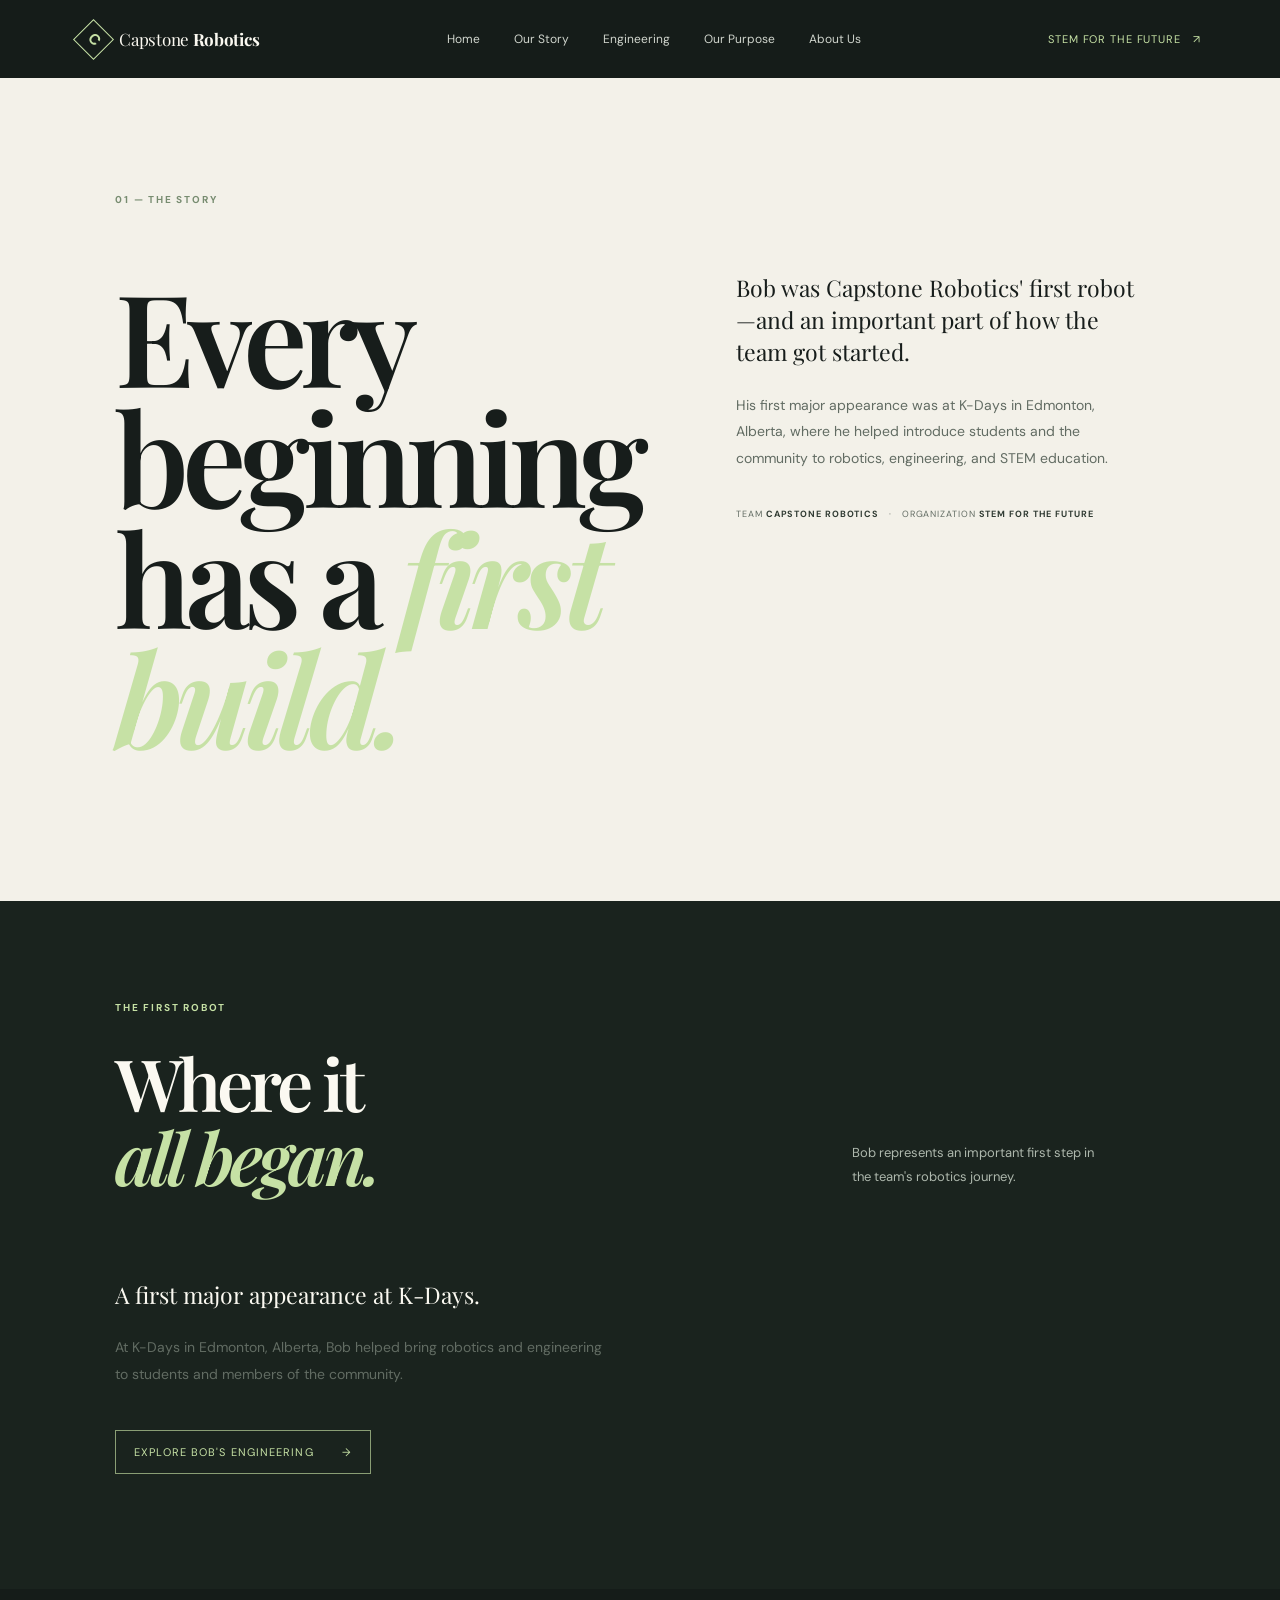
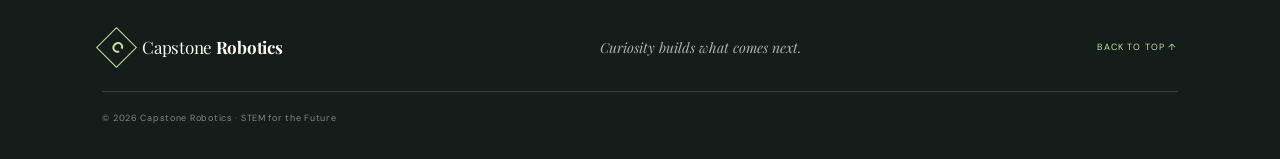
==== our-story.html @ 6f85eb80 "refactoring home page" ====
<!doctype html>
<html lang="en">
<head>
  <meta charset="utf-8">
  <meta name="viewport" content="width=device-width, initial-scale=1">
  <meta name="description" content="Learn about Bob, Capstone Robotics' first robot, and his appearance at K-Days.">
  <title>Our Story | Capstone Robotics</title>
  <link rel="preconnect" href="https://fonts.googleapis.com">
  <link rel="preconnect" href="https://fonts.gstatic.com" crossorigin>
  <link href="https://fonts.googleapis.com/css2?family=DM+Sans:wght@400;500;600;700&family=Playfair+Display:ital,wght@0,600;0,700;1,600;1,700&display=swap" rel="stylesheet">
  <link rel="stylesheet" href="styles.css">
</head>
<body>
<header class="site-header">
  <a class="brand" href="index.html" aria-label="Capstone Robotics home">
    <span class="brand-mark">C</span>
    <span>Capstone <strong>Robotics</strong></span>
  </a>
  <nav aria-label="Main navigation">
    <a href="index.html">Home</a>
    <a href="our-story.html">Our Story</a>
    <a href="engineering.html">Engineering</a>
    <a href="purpose.html">Our Purpose</a>
    <a href="about.html">About Us</a>
  </nav>
  <a class="header-tag" href="about.html">STEM for the Future <span>↗</span></a>
  <button class="menu-toggle" aria-label="Toggle navigation" aria-expanded="false">☰</button>
</header>
<main id="top">
  <section class="intro section-wrap">
    <div class="section-kicker">01 — THE STORY</div>
    <div class="intro-grid">
      <div><h1>Every beginning<br>has a <em>first build.</em></h1></div>
      <div class="intro-copy">
        <p class="lead">Bob was Capstone Robotics' first robot—and an important part of how the team got started.</p>
        <p>His first major appearance was at K-Days in Edmonton, Alberta, where he helped introduce students and the community to robotics, engineering, and STEM education.</p>
        <p class="small-note">TEAM <b>CAPSTONE ROBOTICS</b><span> · </span> ORGANIZATION <b>STEM FOR THE FUTURE</b></p>
      </div>
    </div>
  </section>
  <section class="spec-band">
    <div class="section-wrap">
      <div class="section-kicker light">THE FIRST ROBOT</div>
      <div class="spec-heading">
        <h2>Where it<br><em>all began.</em></h2>
        <p>Bob represents an important first step in the team's robotics journey.</p>
      </div>
      <div class="intro-copy">
        <p class="lead">A first major appearance at K-Days.</p>
        <p>At K-Days in Edmonton, Alberta, Bob helped bring robotics and engineering to students and members of the community.</p>
        <a class="primary-link" href="engineering.html">Explore Bob's engineering <span>→</span></a>
      </div>
    </div>
  </section>
</main>
<footer>
  <a class="brand footer-brand" href="index.html"><span class="brand-mark">C</span><span>Capstone <strong>Robotics</strong></span></a>
  <p>Curiosity builds what comes next.</p>
  <a href="#top" class="back-top">BACK TO TOP ↑</a>
  <small>© 2026 Capstone Robotics · STEM for the Future</small>
</footer>
<script src="script.js"></script>
</body>
</html>
---- styles.css ----
* { box-sizing: border-box; }
:root {
  --ink: #171d1b; --paper: #f3f1e9; --cream: #fbf9f1;
  --muted: #aeb8ad; --accent: #c6e1a5; --line: rgba(255,255,255,.16);
}
html { scroll-behavior: smooth; }
body { margin: 0; background: var(--paper); color: var(--ink); font-family: "DM Sans", sans-serif; }
a { color: inherit; text-decoration: none; }
.site-header { height: 78px; display: flex; align-items: center; justify-content: space-between; padding: 0 6.2%; background: #151c19; color: var(--cream); }
.brand { display: inline-flex; align-items: center; gap: 11px; font-family: "Playfair Display", serif; font-size: 17px; letter-spacing: -.3px; }
.brand strong { font-weight: 700; }
.brand-mark { display: grid; place-items: center; width: 29px; height: 29px; border: 1px solid var(--accent); color: var(--accent); font-family: "DM Sans", sans-serif; font-weight: 700; font-size: 15px; transform: rotate(45deg); }
.brand-mark { line-height: 1; }
.site-header nav { display: flex; gap: 34px; font-size: 12px; color: #d0d5cd; }
.site-header nav a:hover, .header-tag:hover { color: var(--accent); }
.header-tag { font-size: 11px; letter-spacing: .08em; text-transform: uppercase; color: var(--accent); }
.header-tag span { margin-left: 8px; }
.menu-toggle { display: none; background: none; border: 0; color: white; font-size: 24px; }
.hero { min-height: 650px; position: relative; overflow: hidden; display: grid; grid-template-columns: 1fr 1fr; align-items: center; padding: 75px 8% 95px; background: #1b2520; color: var(--cream); }
.hero:before { content: ""; position: absolute; inset: 0; background: linear-gradient(105deg,rgba(12,18,15,.2),transparent 60%), repeating-linear-gradient(90deg,transparent 0 79px,rgba(255,255,255,.025) 80px); pointer-events: none; }
.hero-glow { position: absolute; width: 560px; height: 560px; border-radius: 50%; background: #405a47; filter: blur(100px); opacity: .22; right: 10%; top: 5%; }
.hero-content { position: relative; z-index: 1; max-width: 570px; }
.eyebrow, .section-kicker { font-size: 10px; letter-spacing: .18em; font-weight: 700; text-transform: uppercase; color: #b5c7aa; }
.eyebrow { display: flex; align-items: center; gap: 12px; }
.eyebrow-line, .mini-line { display: inline-block; width: 32px; height: 1px; background: var(--accent); }
h1, h2 { font-family: "Playfair Display", serif; font-weight: 600; letter-spacing: -.055em; }
h1 { font-size: clamp(76px, 10vw, 142px); line-height: .94; margin: 34px 0 20px; }
h1 em, h2 em { color: var(--accent); font-weight: 600; }
.hero-subtitle { font-size: 19px; margin: 0 0 12px; }
.hero-copy { color: #b7c0b7; max-width: 360px; font-size: 14px; line-height: 1.8; }
.primary-link { display: inline-flex; gap: 28px; align-items: center; margin-top: 28px; padding: 14px 18px; border: 1px solid rgba(198,225,165,.65); color: var(--accent); font-size: 11px; text-transform: uppercase; letter-spacing: .1em; transition: .2s; }
.primary-link:hover { background: var(--accent); color: var(--ink); }
.robot-placeholder { position: relative; z-index: 1; justify-self: end; width: min(100%, 480px); height: 390px; border: 1px solid rgba(198,225,165,.25); background: linear-gradient(145deg,rgba(198,225,165,.09),rgba(255,255,255,.015)); overflow: hidden; }
.placeholder-grid { position: absolute; inset: 0; opacity: .25; background-image: linear-gradient(rgba(198,225,165,.2) 1px,transparent 1px),linear-gradient(90deg,rgba(198,225,165,.2) 1px,transparent 1px); background-size: 32px 32px; }
.robot-outline { position: absolute; width: 260px; height: 170px; left: 50%; top: 48%; transform: translate(-50%,-50%); }
.robot-body { position: absolute; left: 25px; right: 25px; top: 25px; height: 100px; border: 3px solid #b6c9a7; background: linear-gradient(145deg,#596c5a,#26382e); transform: skewY(-5deg); box-shadow: 0 18px 50px #080e0b88; }
.robot-body i { position: relative; display: inline-block; width: 25px; height: 25px; margin: 30px 10px 0 15px; border: 2px solid var(--accent); border-radius: 50%; }
.robot-top { position: absolute; left: 40px; right: 40px; top: 5px; height: 30px; border: 2px solid #b6c9a7; transform: skewY(-5deg); background: #34473a; }
.robot-wheel { position: absolute; width: 38px; height: 62px; top: 68px; background: #101815; border: 3px solid #8ea185; border-radius: 8px; }
.wheel-left { left: 4px; } .wheel-right { right: 4px; }
.robot-base { position: absolute; left: 42px; right: 42px; bottom: 10px; height: 10px; background: var(--accent); opacity: .75; }
.photo-note { position: absolute; left: 20px; bottom: 18px; font-size: 9px; letter-spacing: .15em; color: var(--accent); }
.photo-dot { display: inline-block; width: 6px; height: 6px; margin-right: 8px; border-radius: 50%; background: var(--accent); }
.hero-index { position: absolute; right: 20px; bottom: 18px; color: #a8b4a8; font-size: 9px; letter-spacing: .13em; }
.hero-bottom { position: absolute; left: 8%; right: 8%; bottom: 28px; display: flex; justify-content: space-between; color: #aab6aa; font-size: 9px; letter-spacing: .16em; }
.section-wrap { padding-left: 9%; padding-right: 9%; }
.intro { padding-top: 115px; padding-bottom: 125px; }
.section-kicker { color: #778c70; }
.intro-grid { display: grid; grid-template-columns: 1.05fr .95fr; gap: 9%; margin-top: 35px; align-items: start; }
h2 { font-size: clamp(46px, 6vw, 76px); line-height: 1.02; margin: 0; }
.intro h2 em { color: #778d6b; }
.intro-copy { max-width: 490px; padding-top: 8px; }
.lead { font-family: "Playfair Display", serif; font-size: 23px; line-height: 1.4; }
.intro-copy p:not(.lead), .purpose-grid p:not(.lead) { color: #626c63; font-size: 14px; line-height: 1.9; }
.small-note { margin-top: 35px; font-size: 9px !important; letter-spacing: .1em; }
.small-note b { color: #303b33; }
.small-note span { padding: 0 7px; }
.spec-band { padding: 100px 0 115px; background: #1a231e; color: var(--cream); }
.light { color: var(--accent); }
.spec-heading { display: flex; justify-content: space-between; align-items: end; margin: 32px 0 55px; }
.spec-heading h2 { font-size: clamp(48px, 6vw, 72px); }
.spec-heading h2 em { color: var(--accent); }
.spec-heading p { max-width: 260px; color: #aeb8ad; font-size: 13px; line-height: 1.8; margin: 0 5% 5px 20px; }
.spec-grid { display: grid; grid-template-columns: repeat(3,1fr); gap: 14px; }
.spec-card { position: relative; min-height: 390px; padding: 28px 25px; border: 1px solid var(--line); background: rgba(255,255,255,.025); }
.spec-card.featured { background: #28372d; border-color: rgba(198,225,165,.45); }
.card-number { font-size: 10px; color: var(--accent); letter-spacing: .12em; }
.card-icon { margin: 34px 0 20px; color: var(--accent); font-size: 27px; }
.spec-card h3 { margin: 0 0 12px; font-family: "Playfair Display",serif; font-size: 25px; font-weight: 600; }
.spec-card p { color: #b6c0b6; font-size: 12px; line-height: 1.8; min-height: 66px; }
.spec-card ul { list-style: none; padding: 15px 0 0; margin: 15px 0 0; border-top: 1px solid var(--line); }
.spec-card li { position: relative; padding: 7px 0 7px 14px; color: #d5dbd2; font-size: 11px; line-height: 1.5; }
.spec-card li:before { content: "—"; position: absolute; left: 0; color: var(--accent); }
.purpose { position: relative; padding-top: 115px; padding-bottom: 125px; overflow: hidden; }
.purpose-mark { position: absolute; top: 10px; right: 10%; color: #e4e7dc; font-family: "Playfair Display",serif; font-size: 250px; line-height: 1; opacity: .7; }
.purpose-grid { display: grid; grid-template-columns: 1fr 1fr; gap: 9%; margin-top: 35px; align-items: center; position: relative; }
.purpose-grid h2 { color: #1c2820; }
.purpose-grid .lead { margin-top: 0; }
.purpose-caption { display: flex; align-items: center; gap: 12px; margin-top: 35px; font-size: 9px; letter-spacing: .14em; color: #6f8069; }
footer { display: grid; grid-template-columns: 1fr 1fr auto; gap: 20px; align-items: center; padding: 35px 8%; background: #151c19; color: var(--cream); }
.footer-brand { color: var(--cream); }
footer p { color: #aab5aa; font-family: "Playfair Display",serif; font-style: italic; font-size: 14px; }
.back-top { color: var(--accent); font-size: 9px; letter-spacing: .13em; }
footer small { grid-column: 1 / -1; padding-top: 20px; border-top: 1px solid var(--line); color: #7f8a80; font-size: 9px; letter-spacing: .08em; }
@media (max-width: 800px) {
  .site-header { padding: 0 5%; } .site-header nav { gap: 16px; }
  .hero { grid-template-columns: 1fr; gap: 45px; padding: 70px 7% 100px; }
  .robot-placeholder { justify-self: start; width: 100%; max-width: 520px; height: 300px; }
  .hero-bottom { left: 7%; right: 7%; }
  .section-wrap { padding-left: 7%; padding-right: 7%; }
  .intro-grid, .purpose-grid { grid-template-columns: 1fr; gap: 25px; }
  .spec-grid { grid-template-columns: 1fr; }
  .spec-card { min-height: auto; }
  .spec-card p { min-height: 0; }
  .spec-heading { align-items: start; flex-direction: column; gap: 20px; }
  .spec-heading p { margin: 0; }
  footer { grid-template-columns: 1fr 1fr; } footer p { display: none; }
}
@media (max-width: 560px) {
  .site-header { height: 68px; } .site-header nav { display: none; position: absolute; z-index: 5; top: 68px; left: 0; right: 0; padding: 20px 7%; background: #151c19; flex-direction: column; }
  .site-header nav.open { display: flex; } .header-tag { display: none; } .menu-toggle { display: block; }
  h1 { font-size: 76px; } .hero { min-height: auto; padding-top: 65px; }
  .hero-bottom { font-size: 7px; letter-spacing: .08em; }
  .intro, .purpose { padding-top: 80px; padding-bottom: 85px; }
  .spec-band { padding: 80px 0; }
  footer { padding: 30px 7%; }
}
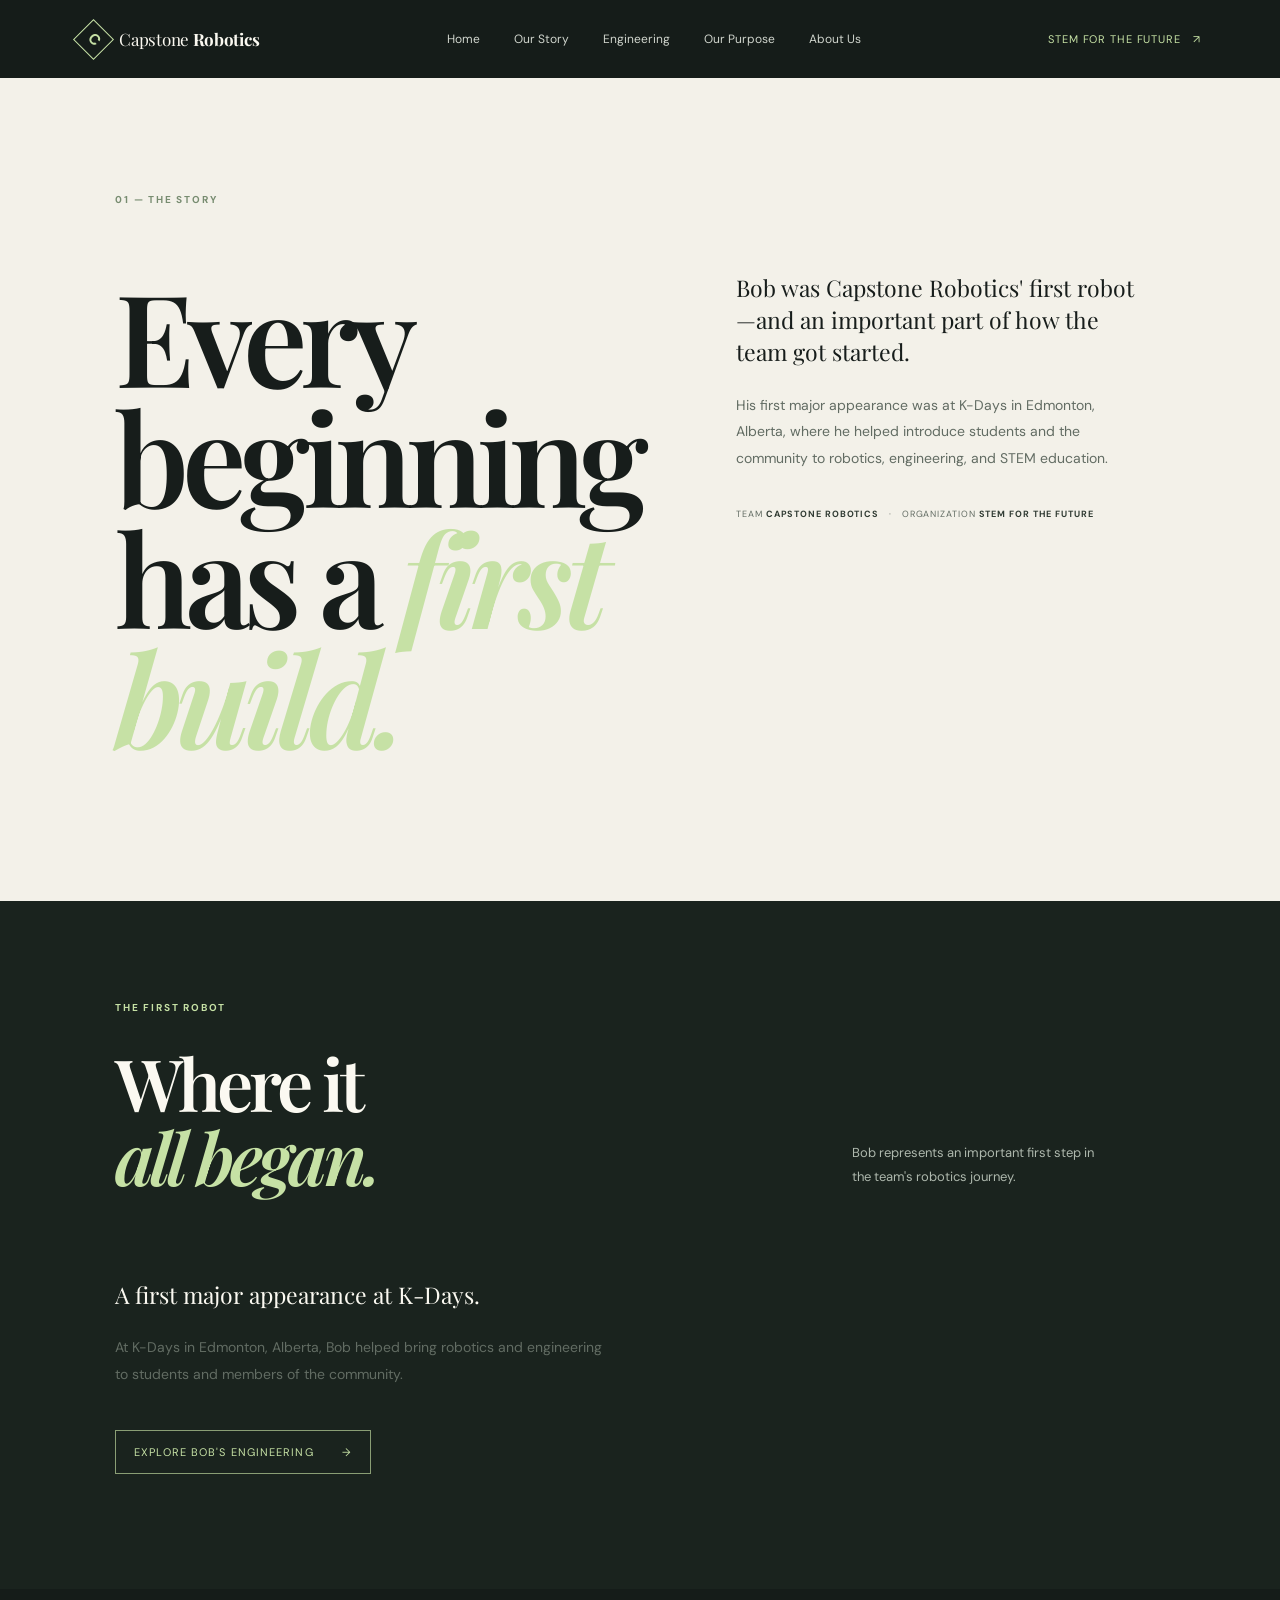
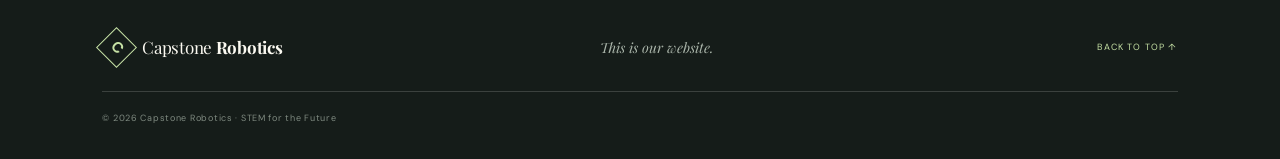
==== commit f5608264: "minor change" ====
--- a/our-story.html
+++ b/our-story.html
@@ -55,7 +55,7 @@
 </main>
 <footer>
   <a class="brand footer-brand" href="index.html"><span class="brand-mark">C</span><span>Capstone <strong>Robotics</strong></span></a>
-  <p>Curiosity builds what comes next.</p>
+  <p>This is our website.</p>
   <a href="#top" class="back-top">BACK TO TOP ↑</a>
   <small>© 2026 Capstone Robotics · STEM for the Future</small>
 </footer>
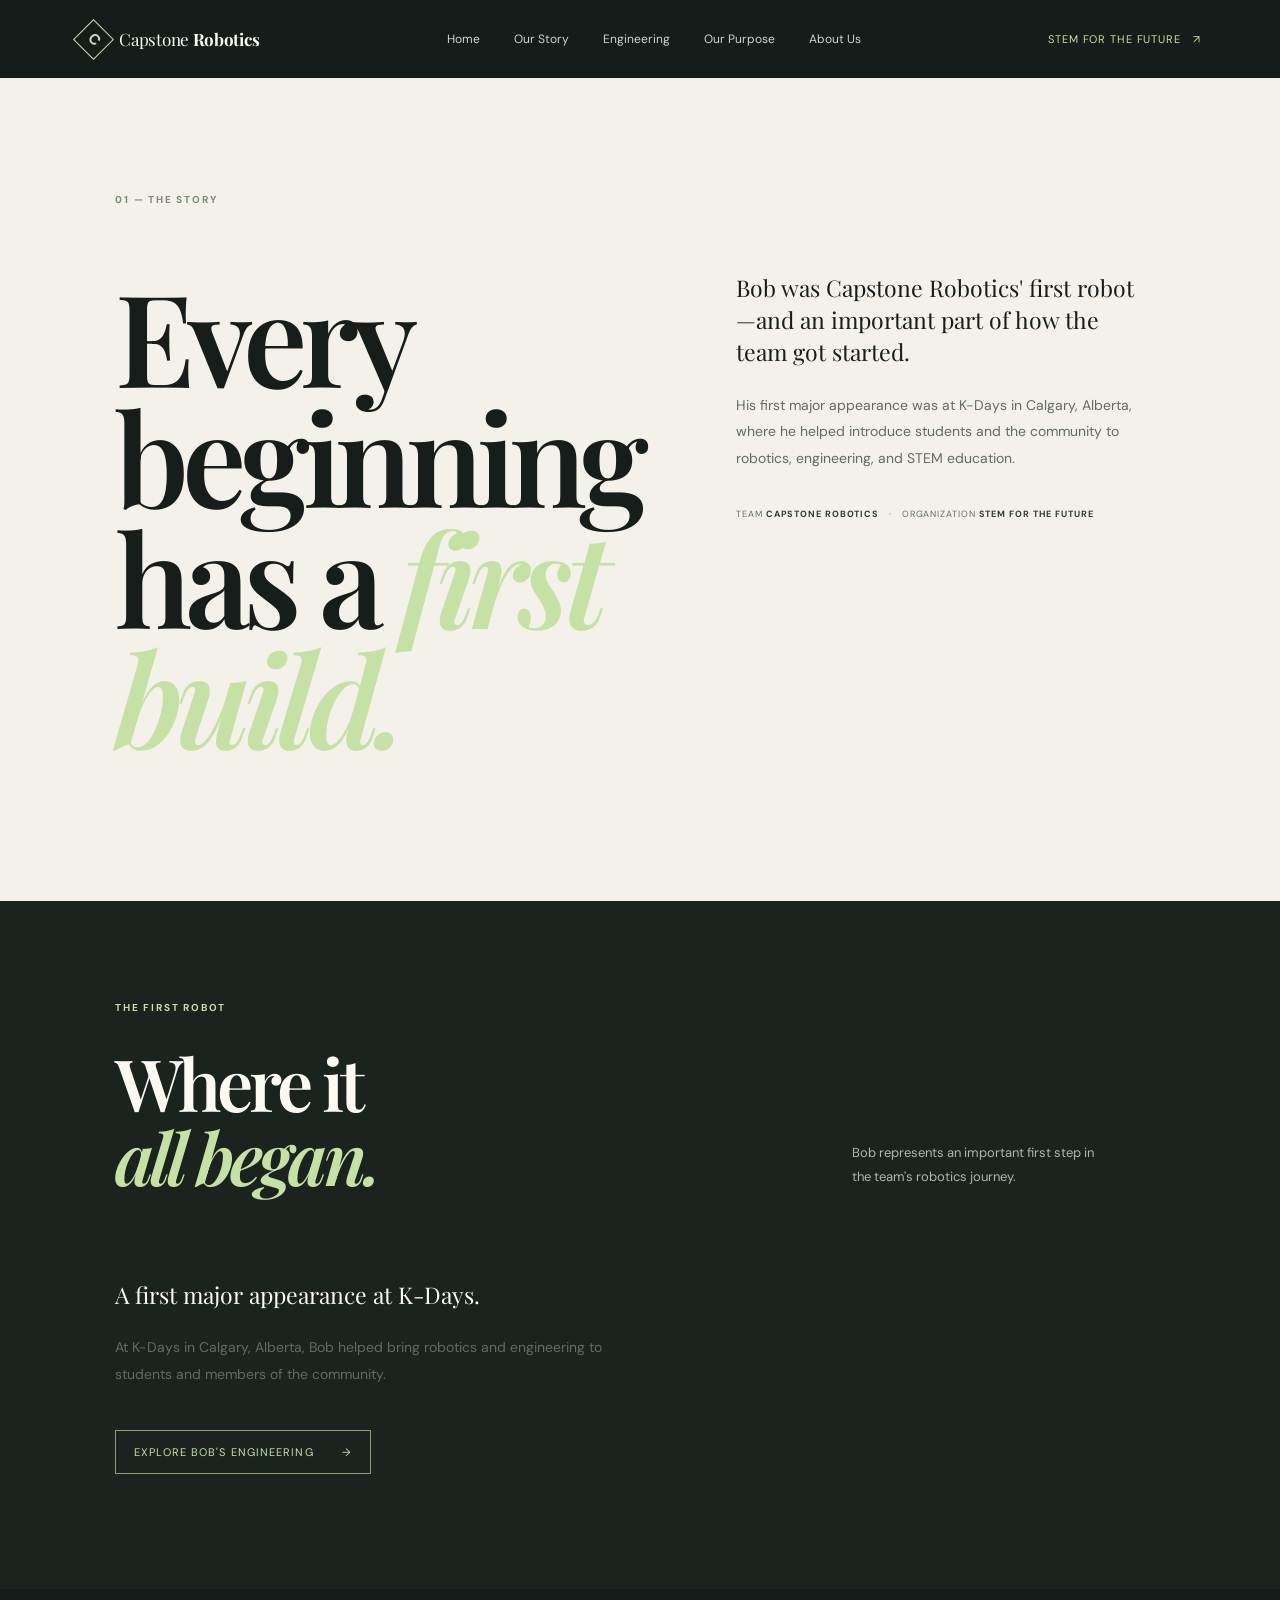
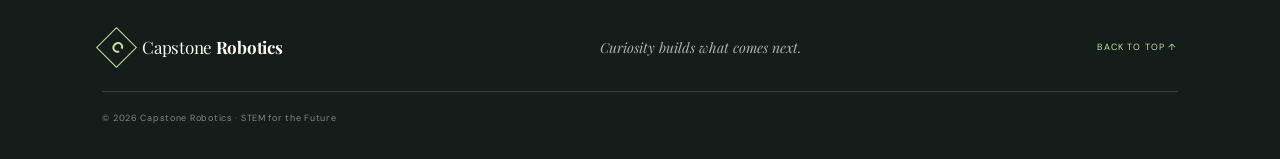
==== commit 54ebf0fe: "cleaning up broken image" ====
--- a/our-story.html
+++ b/our-story.html
@@ -1,64 +1,68 @@
 <!doctype html>
 <html lang="en">
-<head>
-  <meta charset="utf-8">
-  <meta name="viewport" content="width=device-width, initial-scale=1">
-  <meta name="description" content="Learn about Bob, Capstone Robotics' first robot, and his appearance at K-Days.">
-  <title>Our Story | Capstone Robotics</title>
-  <link rel="preconnect" href="https://fonts.googleapis.com">
-  <link rel="preconnect" href="https://fonts.gstatic.com" crossorigin>
-  <link href="https://fonts.googleapis.com/css2?family=DM+Sans:wght@400;500;600;700&family=Playfair+Display:ital,wght@0,600;0,700;1,600;1,700&display=swap" rel="stylesheet">
-  <link rel="stylesheet" href="styles.css">
-</head>
-<body>
-<header class="site-header">
-  <a class="brand" href="index.html" aria-label="Capstone Robotics home">
-    <span class="brand-mark">C</span>
-    <span>Capstone <strong>Robotics</strong></span>
-  </a>
-  <nav aria-label="Main navigation">
-    <a href="index.html">Home</a>
-    <a href="our-story.html">Our Story</a>
-    <a href="engineering.html">Engineering</a>
-    <a href="purpose.html">Our Purpose</a>
-    <a href="about.html">About Us</a>
-  </nav>
-  <a class="header-tag" href="about.html">STEM for the Future <span>↗</span></a>
-  <button class="menu-toggle" aria-label="Toggle navigation" aria-expanded="false">☰</button>
-</header>
-<main id="top">
-  <section class="intro section-wrap">
-    <div class="section-kicker">01 — THE STORY</div>
-    <div class="intro-grid">
-      <div><h1>Every beginning<br>has a <em>first build.</em></h1></div>
-      <div class="intro-copy">
-        <p class="lead">Bob was Capstone Robotics' first robot—and an important part of how the team got started.</p>
-        <p>His first major appearance was at K-Days in Edmonton, Alberta, where he helped introduce students and the community to robotics, engineering, and STEM education.</p>
-        <p class="small-note">TEAM <b>CAPSTONE ROBOTICS</b><span> · </span> ORGANIZATION <b>STEM FOR THE FUTURE</b></p>
-      </div>
-    </div>
-  </section>
-  <section class="spec-band">
-    <div class="section-wrap">
-      <div class="section-kicker light">THE FIRST ROBOT</div>
-      <div class="spec-heading">
-        <h2>Where it<br><em>all began.</em></h2>
-        <p>Bob represents an important first step in the team's robotics journey.</p>
-      </div>
-      <div class="intro-copy">
-        <p class="lead">A first major appearance at K-Days.</p>
-        <p>At K-Days in Edmonton, Alberta, Bob helped bring robotics and engineering to students and members of the community.</p>
-        <a class="primary-link" href="engineering.html">Explore Bob's engineering <span>→</span></a>
-      </div>
-    </div>
-  </section>
-</main>
-<footer>
-  <a class="brand footer-brand" href="index.html"><span class="brand-mark">C</span><span>Capstone <strong>Robotics</strong></span></a>
-  <p>This is our website.</p>
-  <a href="#top" class="back-top">BACK TO TOP ↑</a>
-  <small>© 2026 Capstone Robotics · STEM for the Future</small>
-</footer>
-<script src="script.js"></script>
-</body>
+  <head>
+    <meta charset="utf-8" />
+    <meta name="viewport" content="width=device-width, initial-scale=1" />
+    <meta name="description" content="Learn about Bob, Capstone Robotics' first robot, and his appearance at K-Days." />
+    <title>Our Story | Capstone Robotics</title>
+    <link rel="preconnect" href="https://fonts.googleapis.com" />
+    <link rel="preconnect" href="https://fonts.gstatic.com" crossorigin />
+    <link href="https://fonts.googleapis.com/css2?family=DM+Sans:wght@400;500;600;700&family=Playfair+Display:ital,wght@0,600;0,700;1,600;1,700&display=swap" rel="stylesheet" />
+    <link rel="stylesheet" href="styles.css" />
+  </head>
+  <body>
+    <header class="site-header">
+      <a class="brand" href="index.html" aria-label="Capstone Robotics home">
+        <span class="brand-mark">C</span>
+        <span>Capstone <strong>Robotics</strong></span>
+      </a>
+      <nav aria-label="Main navigation">
+        <a href="index.html">Home</a>
+        <a href="our-story.html">Our Story</a>
+        <a href="engineering.html">Engineering</a>
+        <a href="purpose.html">Our Purpose</a>
+        <a href="about.html">About Us</a>
+      </nav>
+      <a class="header-tag" href="about.html">STEM for the Future <span>↗</span></a>
+      <button class="menu-toggle" aria-label="Toggle navigation" aria-expanded="false">☰</button>
+    </header>
+    <main id="top">
+      <section class="intro section-wrap">
+        <div class="section-kicker">01 — THE STORY</div>
+        <div class="intro-grid">
+          <div>
+            <h1>Every beginning<br />has a <em>first build.</em></h1>
+          </div>
+          <div class="intro-copy">
+            <p class="lead">Bob was Capstone Robotics' first robot—and an important part of how the team got started.</p>
+            <p>His first major appearance was at K-Days in Calgary, Alberta, where he helped introduce students and the community to robotics, engineering, and STEM education.</p>
+            <p class="small-note">TEAM <b>CAPSTONE ROBOTICS</b><span> · </span> ORGANIZATION <b>STEM FOR THE FUTURE</b></p>
+          </div>
+        </div>
+      </section>
+      <section class="spec-band">
+        <div class="section-wrap">
+          <div class="section-kicker light">THE FIRST ROBOT</div>
+          <div class="spec-heading">
+            <h2>Where it<br /><em>all began.</em></h2>
+            <p>Bob represents an important first step in the team's robotics journey.</p>
+          </div>
+          <div class="intro-copy">
+            <p class="lead">A first major appearance at K-Days.</p>
+            <p>At K-Days in Calgary, Alberta, Bob helped bring robotics and engineering to students and members of the community.</p>
+            <a class="primary-link" href="engineering.html">Explore Bob's engineering <span>→</span></a>
+          </div>
+        </div>
+      </section>
+    </main>
+    <footer>
+      <a class="brand footer-brand" href="index.html"
+        ><span class="brand-mark">C</span><span>Capstone <strong>Robotics</strong></span></a
+      >
+      <p>Curiosity builds what comes next.</p>
+      <a href="#top" class="back-top">BACK TO TOP ↑</a>
+      <small>© 2026 Capstone Robotics · STEM for the Future</small>
+    </footer>
+    <script src="script.js"></script>
+  </body>
 </html>
--- a/styles.css
+++ b/styles.css
@@ -105,3 +105,21 @@
   .spec-band { padding: 80px 0; }
   footer { padding: 30px 7%; }
 }
+.robot-placeholder {
+  position: relative;
+  overflow: hidden;
+}
+
+.robot-photo {
+  display: block;
+  width: 100%;
+  height: 100%;
+  object-fit: contain !important;
+  object-position: left center;
+  position: relative;
+  z-index: 1;
+}
+
+.robot-placeholder .hero-index {
+  z-index: 2;
+}
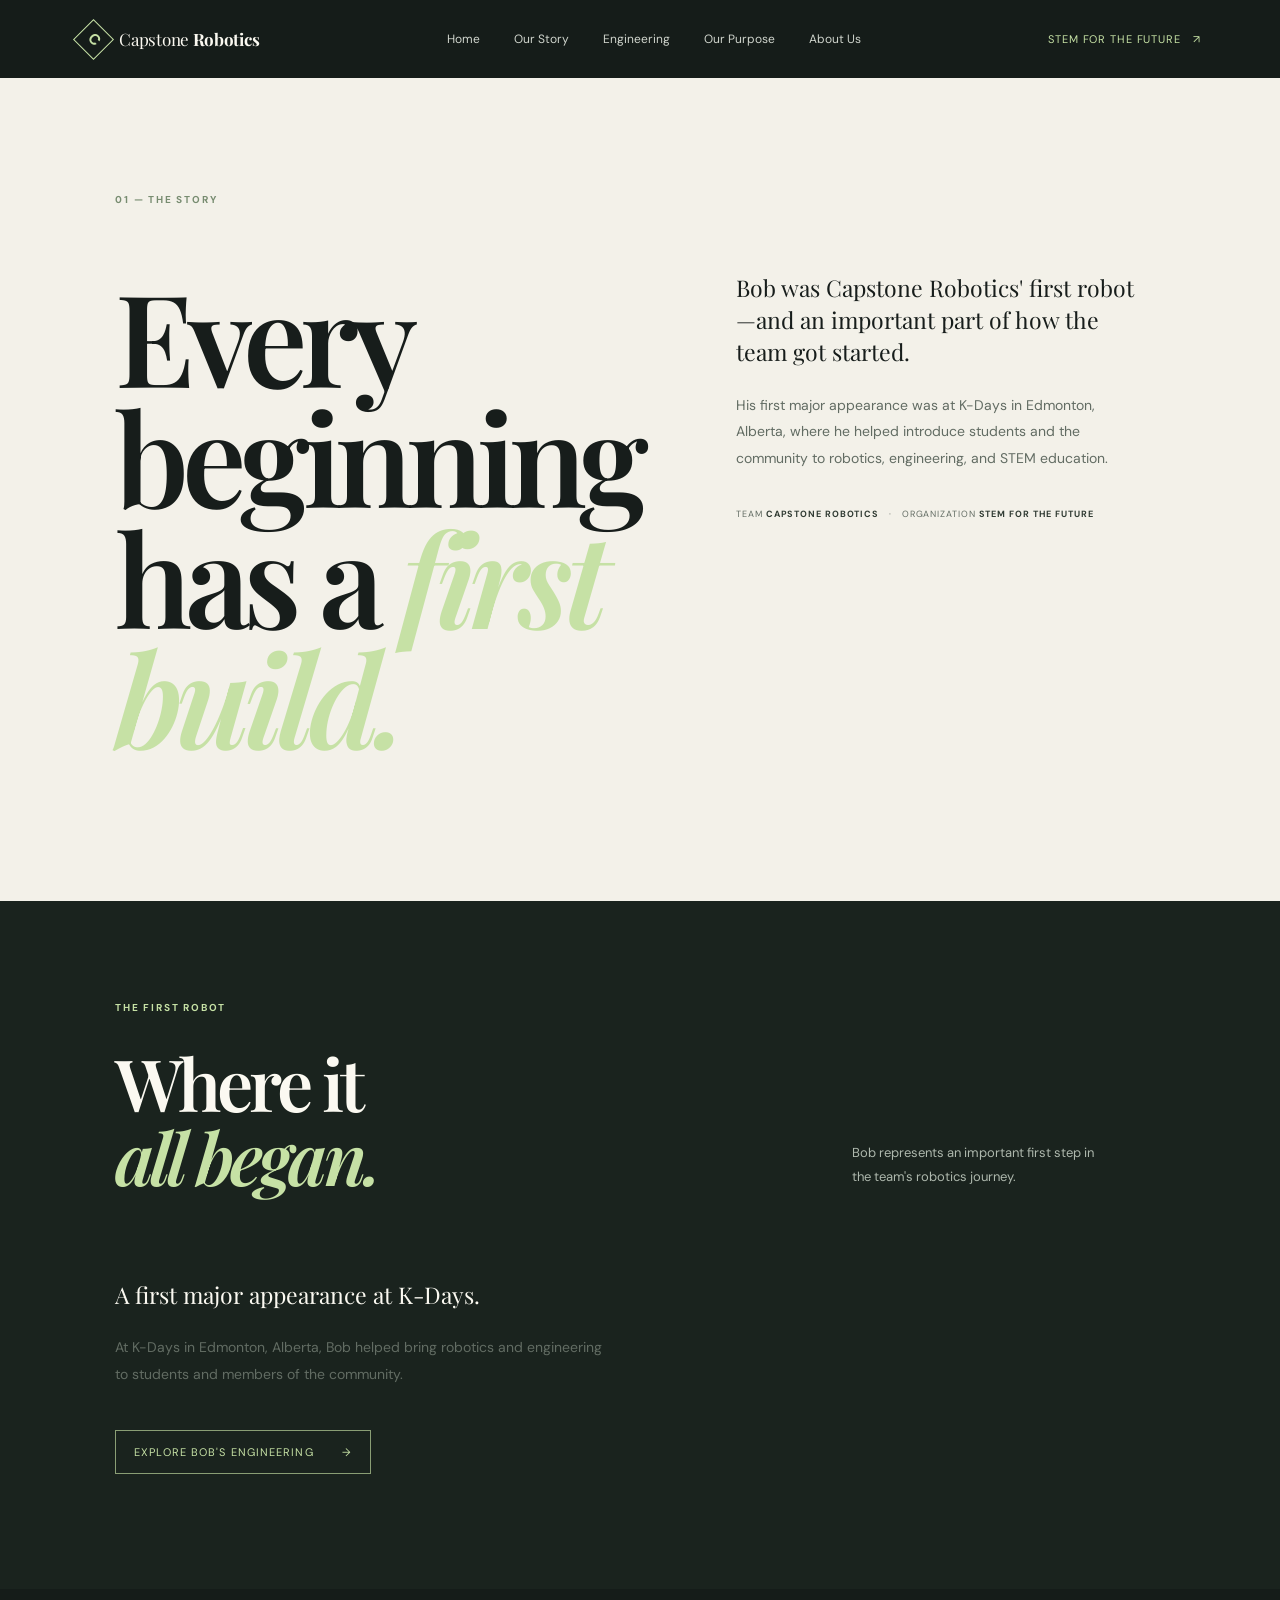
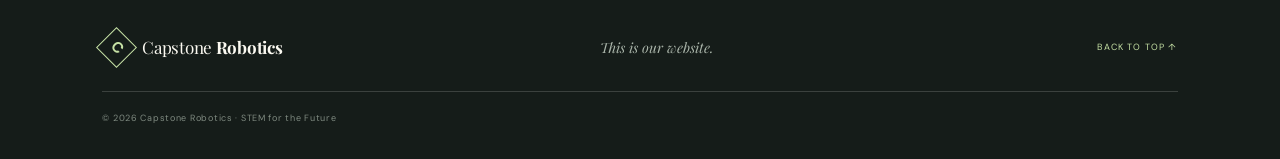
==== commit 65756b53: "Merge branch 'main' into content-updates" ====
--- a/our-story.html
+++ b/our-story.html
@@ -1,68 +1,64 @@
 <!doctype html>
 <html lang="en">
-  <head>
-    <meta charset="utf-8" />
-    <meta name="viewport" content="width=device-width, initial-scale=1" />
-    <meta name="description" content="Learn about Bob, Capstone Robotics' first robot, and his appearance at K-Days." />
-    <title>Our Story | Capstone Robotics</title>
-    <link rel="preconnect" href="https://fonts.googleapis.com" />
-    <link rel="preconnect" href="https://fonts.gstatic.com" crossorigin />
-    <link href="https://fonts.googleapis.com/css2?family=DM+Sans:wght@400;500;600;700&family=Playfair+Display:ital,wght@0,600;0,700;1,600;1,700&display=swap" rel="stylesheet" />
-    <link rel="stylesheet" href="styles.css" />
-  </head>
-  <body>
-    <header class="site-header">
-      <a class="brand" href="index.html" aria-label="Capstone Robotics home">
-        <span class="brand-mark">C</span>
-        <span>Capstone <strong>Robotics</strong></span>
-      </a>
-      <nav aria-label="Main navigation">
-        <a href="index.html">Home</a>
-        <a href="our-story.html">Our Story</a>
-        <a href="engineering.html">Engineering</a>
-        <a href="purpose.html">Our Purpose</a>
-        <a href="about.html">About Us</a>
-      </nav>
-      <a class="header-tag" href="about.html">STEM for the Future <span>↗</span></a>
-      <button class="menu-toggle" aria-label="Toggle navigation" aria-expanded="false">☰</button>
-    </header>
-    <main id="top">
-      <section class="intro section-wrap">
-        <div class="section-kicker">01 — THE STORY</div>
-        <div class="intro-grid">
-          <div>
-            <h1>Every beginning<br />has a <em>first build.</em></h1>
-          </div>
-          <div class="intro-copy">
-            <p class="lead">Bob was Capstone Robotics' first robot—and an important part of how the team got started.</p>
-            <p>His first major appearance was at K-Days in Calgary, Alberta, where he helped introduce students and the community to robotics, engineering, and STEM education.</p>
-            <p class="small-note">TEAM <b>CAPSTONE ROBOTICS</b><span> · </span> ORGANIZATION <b>STEM FOR THE FUTURE</b></p>
-          </div>
-        </div>
-      </section>
-      <section class="spec-band">
-        <div class="section-wrap">
-          <div class="section-kicker light">THE FIRST ROBOT</div>
-          <div class="spec-heading">
-            <h2>Where it<br /><em>all began.</em></h2>
-            <p>Bob represents an important first step in the team's robotics journey.</p>
-          </div>
-          <div class="intro-copy">
-            <p class="lead">A first major appearance at K-Days.</p>
-            <p>At K-Days in Calgary, Alberta, Bob helped bring robotics and engineering to students and members of the community.</p>
-            <a class="primary-link" href="engineering.html">Explore Bob's engineering <span>→</span></a>
-          </div>
-        </div>
-      </section>
-    </main>
-    <footer>
-      <a class="brand footer-brand" href="index.html"
-        ><span class="brand-mark">C</span><span>Capstone <strong>Robotics</strong></span></a
-      >
-      <p>Curiosity builds what comes next.</p>
-      <a href="#top" class="back-top">BACK TO TOP ↑</a>
-      <small>© 2026 Capstone Robotics · STEM for the Future</small>
-    </footer>
-    <script src="script.js"></script>
-  </body>
+<head>
+  <meta charset="utf-8">
+  <meta name="viewport" content="width=device-width, initial-scale=1">
+  <meta name="description" content="Learn about Bob, Capstone Robotics' first robot, and his appearance at K-Days.">
+  <title>Our Story | Capstone Robotics</title>
+  <link rel="preconnect" href="https://fonts.googleapis.com">
+  <link rel="preconnect" href="https://fonts.gstatic.com" crossorigin>
+  <link href="https://fonts.googleapis.com/css2?family=DM+Sans:wght@400;500;600;700&family=Playfair+Display:ital,wght@0,600;0,700;1,600;1,700&display=swap" rel="stylesheet">
+  <link rel="stylesheet" href="styles.css">
+</head>
+<body>
+<header class="site-header">
+  <a class="brand" href="index.html" aria-label="Capstone Robotics home">
+    <span class="brand-mark">C</span>
+    <span>Capstone <strong>Robotics</strong></span>
+  </a>
+  <nav aria-label="Main navigation">
+    <a href="index.html">Home</a>
+    <a href="our-story.html">Our Story</a>
+    <a href="engineering.html">Engineering</a>
+    <a href="purpose.html">Our Purpose</a>
+    <a href="about.html">About Us</a>
+  </nav>
+  <a class="header-tag" href="about.html">STEM for the Future <span>↗</span></a>
+  <button class="menu-toggle" aria-label="Toggle navigation" aria-expanded="false">☰</button>
+</header>
+<main id="top">
+  <section class="intro section-wrap">
+    <div class="section-kicker">01 — THE STORY</div>
+    <div class="intro-grid">
+      <div><h1>Every beginning<br>has a <em>first build.</em></h1></div>
+      <div class="intro-copy">
+        <p class="lead">Bob was Capstone Robotics' first robot—and an important part of how the team got started.</p>
+        <p>His first major appearance was at K-Days in Edmonton, Alberta, where he helped introduce students and the community to robotics, engineering, and STEM education.</p>
+        <p class="small-note">TEAM <b>CAPSTONE ROBOTICS</b><span> · </span> ORGANIZATION <b>STEM FOR THE FUTURE</b></p>
+      </div>
+    </div>
+  </section>
+  <section class="spec-band">
+    <div class="section-wrap">
+      <div class="section-kicker light">THE FIRST ROBOT</div>
+      <div class="spec-heading">
+        <h2>Where it<br><em>all began.</em></h2>
+        <p>Bob represents an important first step in the team's robotics journey.</p>
+      </div>
+      <div class="intro-copy">
+        <p class="lead">A first major appearance at K-Days.</p>
+        <p>At K-Days in Edmonton, Alberta, Bob helped bring robotics and engineering to students and members of the community.</p>
+        <a class="primary-link" href="engineering.html">Explore Bob's engineering <span>→</span></a>
+      </div>
+    </div>
+  </section>
+</main>
+<footer>
+  <a class="brand footer-brand" href="index.html"><span class="brand-mark">C</span><span>Capstone <strong>Robotics</strong></span></a>
+  <p>This is our website.</p>
+  <a href="#top" class="back-top">BACK TO TOP ↑</a>
+  <small>© 2026 Capstone Robotics · STEM for the Future</small>
+</footer>
+<script src="script.js"></script>
+</body>
 </html>
